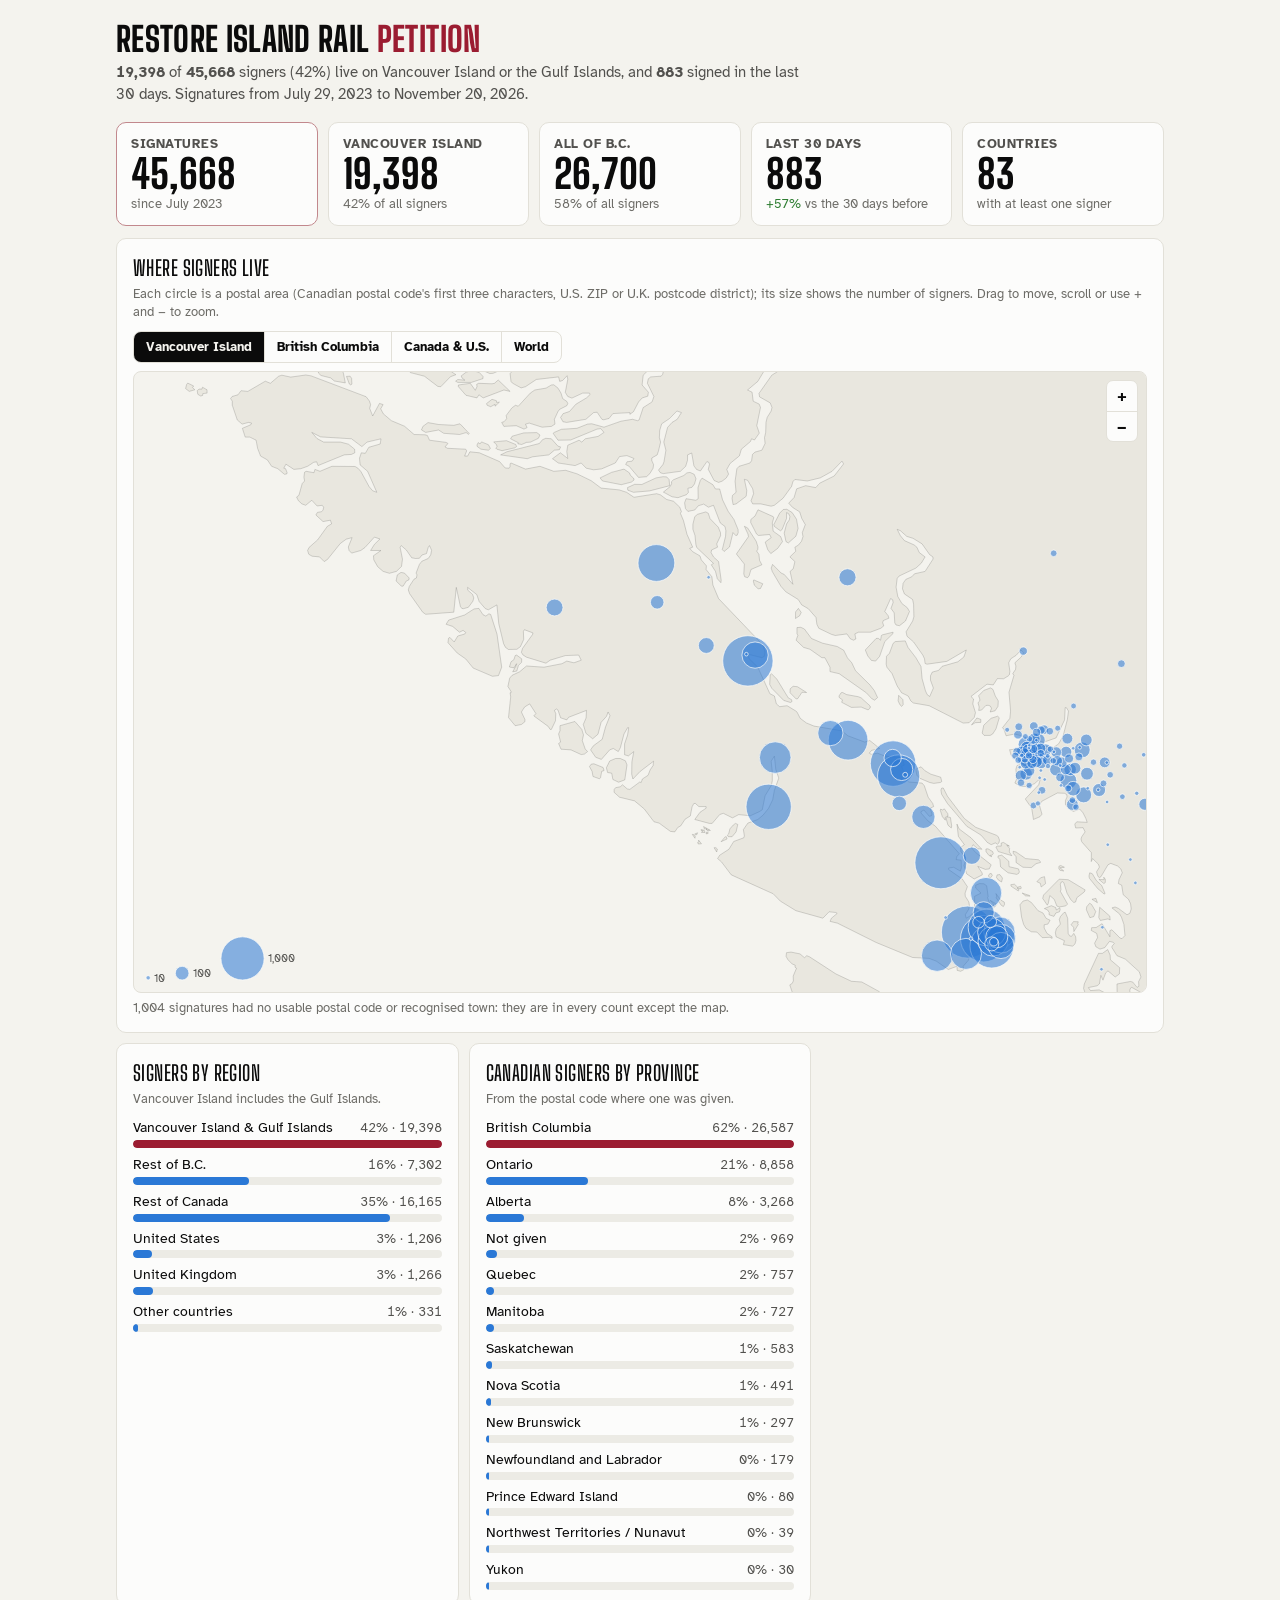
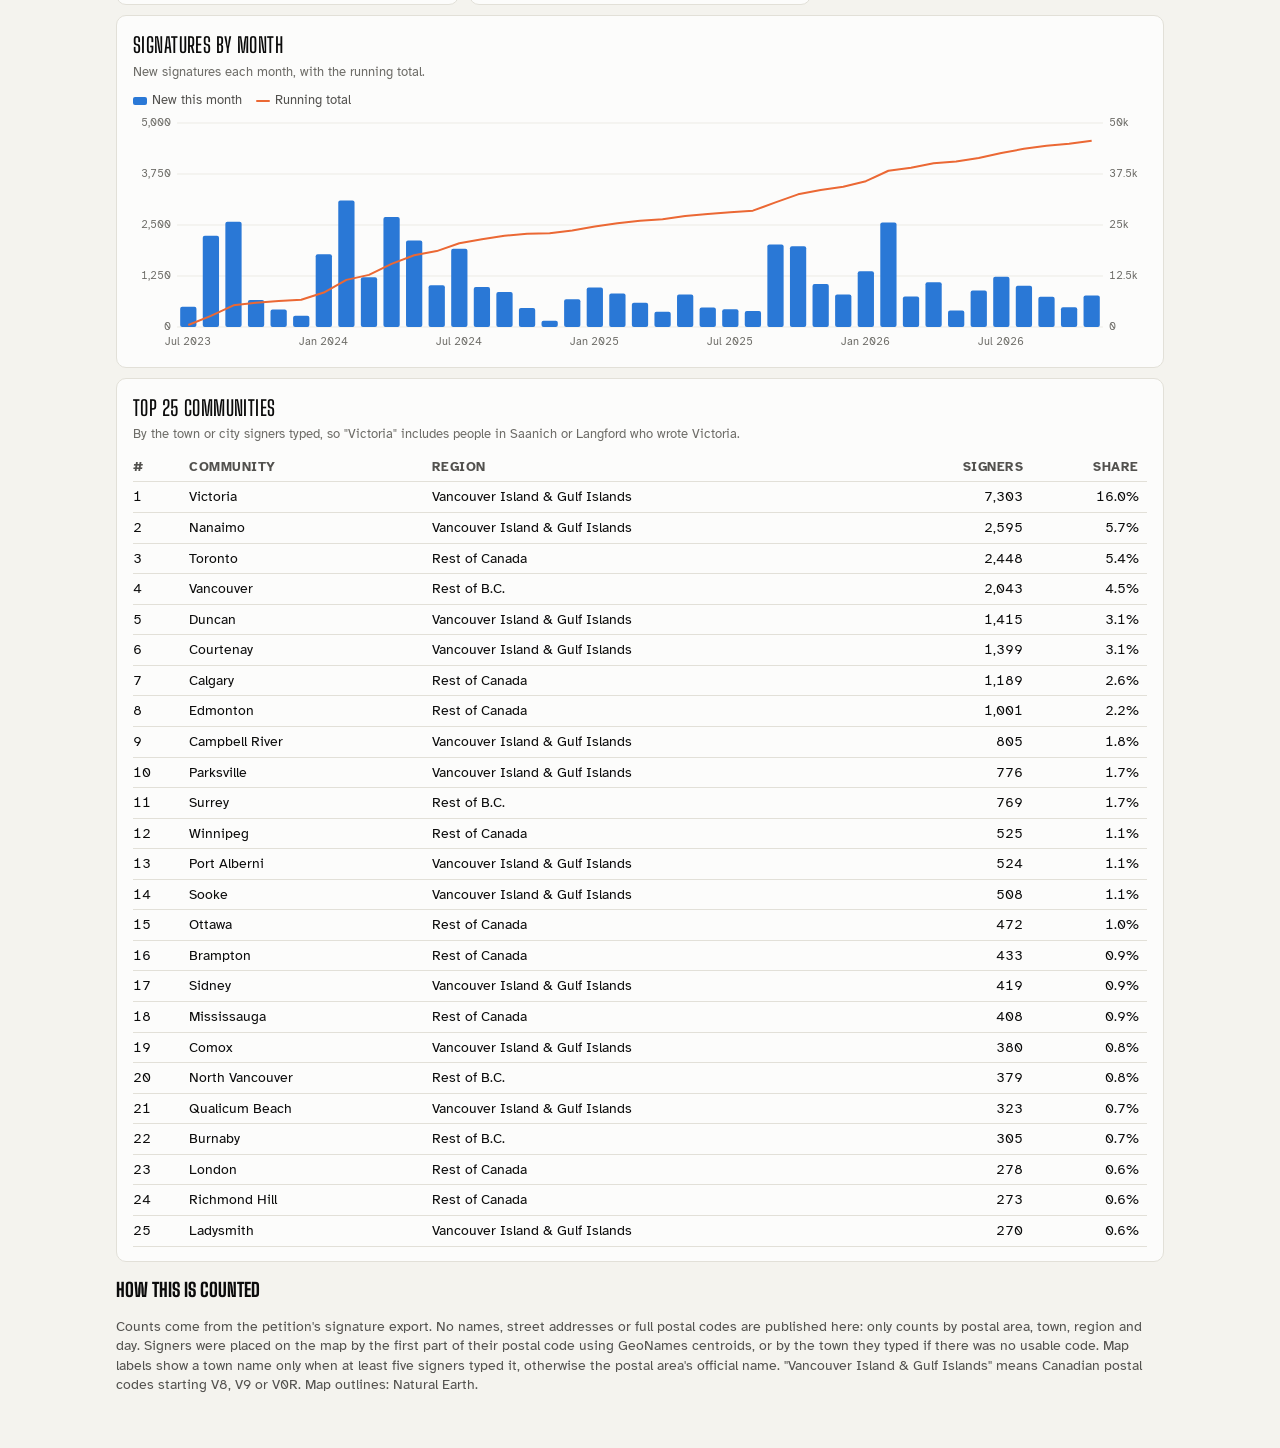
==== petition/index.html @ 74a90774 "Add petition signer statistics page at /petition/ Counts by region, province, community and month, p" ====
<!doctype html>
<html lang="en">
<head>
<meta charset="utf-8">
<meta name="viewport" content="width=device-width, initial-scale=1">
<title>Restore Island Rail petition: who signed, and from where</title>
<meta name="description" content="Where signers of the Restore Island Rail petition live: counts by region, province, community and month, with a map. No names are published.">
<link rel="icon" href="../favicon.svg" type="image/svg+xml">
<link rel="stylesheet" href="../fonts/fonts.css">
<style>
:root{--bg:#f4f3ee;--panel:#fcfcfb;--ink:#0b0b0b;--ink2:#52514e;--muted:#6d6c67;--line:#e2e0d8;--grid:#ecebe5;--accent:#9b1c31;--land:#e9e7df;--water:#f4f3ee;
  --s1:#2a78d6;--s2:#eb6834;--track:#ecebe5;--display:'Big Shoulders Display',Impact,sans-serif;--body:'Atkinson Hyperlegible',system-ui,sans-serif}
@media (prefers-color-scheme:dark){:root:not([data-theme="light"]){--bg:#121211;--panel:#1a1a19;--ink:#f0efec;--ink2:#c3c2b7;--muted:#9c9b93;--line:#2e2e2b;--grid:#262624;--accent:#ee7586;--s1:#3987e5;--s2:#d95926;--track:#2a2a27;--land:#262624;--water:#121211}}
:root[data-theme="dark"]{--bg:#121211;--panel:#1a1a19;--ink:#f0efec;--ink2:#c3c2b7;--muted:#9c9b93;--line:#2e2e2b;--grid:#262624;--accent:#ee7586;--s1:#3987e5;--s2:#d95926;--track:#2a2a27;--land:#262624;--water:#121211}
*{box-sizing:border-box}
body{margin:0;background:var(--bg);color:var(--ink);font:15px/1.45 var(--body)}
html.embed body{background:transparent}
.wrap{max-width:1080px;margin:0 auto;padding:22px 16px 40px}
html.embed .wrap{padding:8px 4px 16px}
header{margin-bottom:16px}
h1{font-family:var(--display);font-weight:800;font-size:34px;line-height:1;margin:0;text-transform:uppercase;letter-spacing:.01em}
h1 span{color:var(--accent)}
.sub{color:var(--ink2);margin:6px 0 0;font-size:15px;max-width:70ch}
.sub b{font-variant-numeric:tabular-nums}
.tiles{display:grid;grid-template-columns:repeat(auto-fit,minmax(170px,1fr));gap:10px;margin-bottom:12px}
.tile{background:var(--panel);border:1px solid var(--line);border-radius:10px;padding:12px 14px}
.tile .k{font-size:12.5px;color:var(--ink2);font-weight:700;text-transform:uppercase;letter-spacing:.04em}
.tile .v{font-family:var(--display);font-weight:800;font-size:40px;line-height:1.05;font-variant-numeric:tabular-nums}
.tile .n{font-size:12.5px;color:var(--muted)}
.tile.hero{border-color:color-mix(in srgb,var(--accent) 45%,var(--line))}
.up{color:#2e7d32}.down{color:var(--accent)}
.grid{display:grid;grid-template-columns:repeat(auto-fit,minmax(320px,1fr));gap:10px}
.card{background:var(--panel);border:1px solid var(--line);border-radius:10px;padding:14px 16px;min-width:0}
.card.wide{grid-column:1/-1}
.card h2{font-family:var(--display);font-weight:600;font-size:21px;margin:0;text-transform:uppercase;letter-spacing:.02em}
.card .cap{color:var(--muted);font-size:12.5px;margin:2px 0 10px}
.views{display:inline-flex;flex-wrap:wrap;border:1px solid var(--line);border-radius:8px;overflow:hidden;background:var(--panel);margin-bottom:8px}
.views button{font:600 13px var(--body);border:0;background:none;color:var(--ink);padding:7px 12px;cursor:pointer}
.views button+button{border-left:1px solid var(--line)}
.views button[aria-pressed="true"]{background:var(--ink);color:var(--bg)}
.map{position:relative;border:1px solid var(--line);border-radius:8px;overflow:hidden;background:var(--water)}
.map svg{display:block;width:100%;height:auto;touch-action:none;cursor:grab;user-select:none}
.map svg.drag{cursor:grabbing}
.map .land{fill:var(--land);stroke:var(--muted);stroke-width:.5;vector-effect:non-scaling-stroke;stroke-opacity:.55}
.map .dot{fill:var(--s1);fill-opacity:.55;stroke:var(--panel);stroke-width:.7;vector-effect:non-scaling-stroke}
.map .dot:hover{fill-opacity:.9}
.map .lg{fill:var(--ink2);font-size:11px}
.zoom{position:absolute;right:8px;top:8px;display:flex;flex-direction:column;border:1px solid var(--line);border-radius:7px;overflow:hidden;background:var(--panel)}
.zoom button{font:700 16px var(--body);width:30px;height:30px;border:0;background:none;color:var(--ink);cursor:pointer}
.zoom button+button{border-top:1px solid var(--line)}
.chart{position:relative}
.chart svg{display:block;width:100%;height:auto;overflow:visible}
.chart .gl{stroke:var(--grid)}
.chart .ax{fill:var(--muted);font-size:11px;font-variant-numeric:tabular-nums}
.legend{display:flex;gap:14px;font-size:12.5px;color:var(--ink2);margin-bottom:4px}
.legend i{display:inline-block;width:14px;height:8px;vertical-align:middle;margin-right:5px;border-radius:2px}
.tip{position:absolute;pointer-events:none;background:var(--panel);border:1px solid var(--line);border-radius:7px;padding:6px 9px;font-size:12.5px;box-shadow:0 6px 18px rgba(0,0,0,.14);white-space:nowrap;z-index:2}
.tip b{font-variant-numeric:tabular-nums}.tip .m{color:var(--muted)}
.bars{display:grid;gap:7px}
.bar{display:grid;grid-template-columns:minmax(0,1fr) auto;gap:2px 10px;font-size:13.5px;align-items:baseline}
.bar .lbl{overflow:hidden;text-overflow:ellipsis;white-space:nowrap}
.bar .num{font-variant-numeric:tabular-nums;color:var(--ink2);font-size:13px}
.bar .tr{grid-column:1/-1;height:8px;background:var(--track);border-radius:4px;overflow:hidden}
.bar .fill{height:100%;background:var(--s1);border-radius:4px;min-width:2px}
.bar.hl .fill{background:var(--accent)}
table.tbl{width:100%;border-collapse:collapse;font-size:13.5px;font-variant-numeric:tabular-nums}
table.tbl th,table.tbl td{padding:5px 8px 5px 0;border-bottom:1px solid var(--line);text-align:left}
table.tbl th{color:var(--ink2);font-size:12.5px;text-transform:uppercase;letter-spacing:.04em}
table.tbl .r{text-align:right}
.note{color:var(--muted);font-size:12.5px;margin:6px 0 0}
.about{margin-top:14px;color:var(--ink2);font-size:13.5px}
.about h2{font-family:var(--display);font-size:19px;text-transform:uppercase;margin:0 0 4px;color:var(--ink)}
.status{color:var(--muted);font-size:13px;margin:8px 0}
@media (max-width:600px){h1{font-size:28px}.tile .v{font-size:34px}}
</style>
</head>
<body>
<div class="wrap">
<header>
  <h1>Restore Island Rail <span>petition</span></h1>
  <p class="sub" id="lede">Loading…</p>
</header>
<section class="tiles" id="tiles" aria-label="Summary"></section>
<div class="grid">
  <section class="card wide" id="map-card"><h2>Where signers live</h2>
    <p class="cap">Each circle is a postal area (Canadian postal code's first three characters, U.S. ZIP or U.K. postcode district); its size shows the number of signers. Drag to move, scroll or use + and − to zoom.</p>
    <div class="views" role="group" aria-label="Map view">
      <button type="button" data-v="island" aria-pressed="true">Vancouver Island</button><button type="button" data-v="bc" aria-pressed="false">British Columbia</button><button type="button" data-v="na" aria-pressed="false">Canada &amp; U.S.</button><button type="button" data-v="world" aria-pressed="false">World</button>
    </div>
    <div class="map" id="map"><div class="zoom"><button type="button" id="zin" aria-label="Zoom in">+</button><button type="button" id="zout" aria-label="Zoom out">−</button></div></div>
    <p class="note" id="unlocated"></p></section>
  <section class="card"><h2>Signers by region</h2><p class="cap">Vancouver Island includes the Gulf Islands.</p><div class="bars" id="b-region"></div></section>
  <section class="card"><h2>Canadian signers by province</h2><p class="cap">From the postal code where one was given.</p><div class="bars" id="b-prov"></div></section>
  <section class="card wide"><h2>Signatures by month</h2><p class="cap">New signatures each month, with the running total.</p>
    <div class="legend"><span><i style="background:var(--s1)"></i>New this month</span><span><i style="background:var(--s2);height:2px"></i>Running total</span></div>
    <div class="chart" id="c-month"></div></section>
  <section class="card wide"><h2>Top 25 communities</h2><p class="cap">By the town or city signers typed, so "Victoria" includes people in Saanich or Langford who wrote Victoria.</p>
    <div style="overflow-x:auto"><table class="tbl" id="t-comm"></table></div></section>
</div>
<section class="about"><h2>How this is counted</h2>
<p>Counts come from the petition's signature export. No names, street addresses or full postal codes are published here: only counts by postal area, town, region and day. Signers were placed on the map by the first part of their postal code using GeoNames centroids, or by the town they typed if there was no usable code. Map labels show a town name only when at least five signers typed it, otherwise the postal area's official name. "Vancouver Island &amp; Gulf Islands" means Canadian postal codes starting V8, V9 or V0R. Map outlines: Natural Earth.</p></section>
</div>
<div class="tip" id="tip" hidden></div>
<script>
const $=id=>document.getElementById(id);
const NS='http://www.w3.org/2000/svg';
const el=(t,a,p)=>{const e=document.createElementNS(NS,t);for(const k in a)e.setAttribute(k,a[k]);if(p)p.appendChild(e);return e;};
const fmt=n=>Math.round(n).toLocaleString('en-CA');
const pc=(n,d,dp=0)=>d?(n/d*100).toFixed(dp)+'%':'–';
const esc=s=>String(s).replace(/[&<>"]/g,c=>({'&':'&amp;','<':'&lt;','>':'&gt;','"':'&quot;'}[c]));
const dlong=d=>new Date(d+'T12:00:00Z').toLocaleDateString('en-CA',{month:'long',day:'numeric',year:'numeric',timeZone:'UTC'});
const mlong=m=>new Date(m+'-15T12:00:00Z').toLocaleDateString('en-CA',{month:'long',year:'numeric',timeZone:'UTC'});
const mshort=m=>new Date(m+'-15T12:00:00Z').toLocaleDateString('en-CA',{month:'short',year:'numeric',timeZone:'UTC'});
function niceMax(v){if(v<=4)return 4;const p=Math.pow(10,Math.floor(Math.log10(v))),m=v/p;return (m<=2?2:m<=5?5:10)*p;}
const REGIONS=['Vancouver Island & Gulf Islands','Rest of B.C.','Rest of Canada','United States','United Kingdom','Other countries'];
const params=new URLSearchParams(location.search);
if(params.has('embed')||window.self!==window.top)document.documentElement.classList.add('embed');
if(params.get('theme'))document.documentElement.dataset.theme=params.get('theme');
const tip=$('tip');
function showTip(e,html){tip.innerHTML=html;tip.hidden=false;const w=tip.offsetWidth,h=tip.offsetHeight;let x=e.pageX+14,y=e.pageY-h-10;if(x+w>document.documentElement.clientWidth-8)x=e.pageX-w-14;if(y<window.scrollY+4)y=e.pageY+16;tip.style.left=x+'px';tip.style.top=y+'px';}
const hideTip=()=>{tip.hidden=true;};
let D=null;

/* ---------- summary ---------- */
function summary(){
  const R=D.regions,sum=f=>R.filter(f).reduce((a,r)=>a+r[4],0);
  const total=sum(()=>true),island=sum(r=>r[0]===REGIONS[0]),bc=sum(r=>r[0]===REGIONS[0]||r[0]===REGIONS[1]);
  const countries=new Set(R.map(r=>r[2])).size,unloc=sum(r=>r[3]==='Not located');
  const end=new Date(D.to+'T00:00:00Z'),ago=d=>Math.round((end-new Date(d+'T00:00:00Z'))/864e5);
  const l30=D.daily.filter(d=>ago(d[0])<30).reduce((a,d)=>a+d[1],0),p30=D.daily.filter(d=>ago(d[0])>=30&&ago(d[0])<60).reduce((a,d)=>a+d[1],0);
  const ch=p30?l30/p30-1:null;
  $('lede').innerHTML=`<b>${fmt(island)}</b> of <b>${fmt(total)}</b> signers (${pc(island,total)}) live on Vancouver Island or the Gulf Islands, and <b>${fmt(l30)}</b> signed in the last 30 days. Signatures from ${dlong(D.from)} to ${dlong(D.to)}.`;
  const tile=(k,v,n,hero)=>`<div class="tile${hero?' hero':''}"><div class="k">${k}</div><div class="v">${v}</div><div class="n">${n}</div></div>`;
  $('tiles').innerHTML=tile('Signatures',fmt(total),'since July 2023',true)
    +tile('Vancouver Island',fmt(island),`${pc(island,total)} of all signers`)
    +tile('All of B.C.',fmt(bc),`${pc(bc,total)} of all signers`)
    +tile('Last 30 days',fmt(l30),ch==null?'':`<span class="${ch>=0?'up':'down'}">${ch>=0?'+':'−'}${Math.abs(Math.round(ch*100))}%</span> vs the 30 days before`)
    +tile('Countries',fmt(countries),'with at least one signer');
  $('unlocated').textContent=`${fmt(unloc)} signatures had no usable postal code or recognised town: they are in every count except the map.`;
  return total;}

/* ---------- bars ---------- */
function bars(box,items,total,hl){box.innerHTML='';const max=Math.max(...items.map(x=>x[1]),1);
  for(const [name,v] of items){const r=document.createElement('div');r.className='bar'+(name===hl?' hl':'');
    r.innerHTML=`<span class="lbl" title="${esc(name)}">${esc(name)}</span><span class="num">${pc(v,total)} · ${fmt(v)}</span><div class="tr"><div class="fill" style="width:${Math.max(1,v/max*100)}%"></div></div>`;box.appendChild(r);}}
function regionBars(total){
  bars($('b-region'),REGIONS.map(g=>[g,D.regions.filter(r=>r[0]===g).reduce((a,r)=>a+r[4],0)]),total,REGIONS[0]);
  const p={};D.regions.filter(r=>r[2]==='Canada').forEach(r=>{p[r[1]||'Not given']=(p[r[1]||'Not given']||0)+r[4];});
  const ca=Object.values(p).reduce((a,b)=>a+b,0);
  bars($('b-prov'),Object.entries(p).sort((a,b)=>b[1]-a[1]),ca,'British Columbia');}

/* ---------- monthly chart ---------- */
function monthly(){const box=$('c-month');box.innerHTML='';
  const m={};D.daily.forEach(([d,n])=>{m[d.slice(0,7)]=(m[d.slice(0,7)]||0)+n;});
  const months=Object.keys(m).sort();let run=0;const rows=months.map(k=>({k,n:m[k],c:(run+=m[k])}));
  const W=Math.max(320,box.clientWidth||900),H=240,L=44,R=44,T=10,B=26,iw=W-L-R,ih=H-T-B;
  const svg=el('svg',{viewBox:`0 0 ${W} ${H}`,role:'img','aria-label':'New petition signatures by month since July 2023, with the running total'},box);
  const mx=niceMax(Math.max(...rows.map(r=>r.n))),cx=niceMax(run);
  for(let i=0;i<=4;i++){const y=T+ih-ih*i/4;el('line',{x1:L,x2:W-R,y1:y,y2:y,class:'gl'},svg);
    el('text',{x:L-6,y:y+3.5,'text-anchor':'end',class:'ax'},svg).textContent=fmt(mx*i/4);
    el('text',{x:W-R+6,y:y+3.5,class:'ax'},svg).textContent=cx*i/4>=1000?(cx*i/4/1000)+'k':fmt(cx*i/4);}
  const n=rows.length,step=iw/n,xc=i=>L+step*(i+.5),bw=Math.max(2,step*.72);
  const jan=rows.map((r,i)=>[r,i]).filter(([r])=>/-(01|07)$/.test(r.k));const every=Math.ceil(jan.length/Math.max(2,Math.floor(iw/70)));
  jan.forEach(([r,i],j)=>{if(j%every)return;el('text',{x:xc(i),y:H-8,'text-anchor':'middle',class:'ax'},svg).textContent=mshort(r.k);});
  rows.forEach((r,i)=>{const h=Math.max(1,ih*r.n/mx);el('rect',{x:xc(i)-bw/2,y:T+ih-h,width:bw,height:h,rx:2,fill:'var(--s1)'},svg);});
  el('polyline',{points:rows.map((r,i)=>`${xc(i)},${T+ih-ih*r.c/cx}`).join(' '),fill:'none',stroke:'var(--s2)','stroke-width':2,'stroke-linejoin':'round'},svg);
  const cross=el('line',{y1:T,y2:T+ih,stroke:'var(--muted)','stroke-dasharray':'3 3',visibility:'hidden'},svg);
  const hit=el('rect',{x:L,y:T,width:iw,height:ih,fill:'transparent'},svg);
  hit.addEventListener('pointermove',e=>{const r=svg.getBoundingClientRect(),x=(e.clientX-r.left)*W/r.width,i=Math.max(0,Math.min(n-1,Math.floor((x-L)/step))),d=rows[i];
    cross.setAttribute('x1',xc(i));cross.setAttribute('x2',xc(i));cross.setAttribute('visibility','visible');
    showTip(e,`<div><b>${mlong(d.k)}</b></div><div>${fmt(d.n)} new signatures</div><div class="m">${fmt(d.c)} in total so far</div>`);});
  hit.addEventListener('pointerleave',()=>{cross.setAttribute('visibility','hidden');hideTip();});}

/* ---------- communities ---------- */
function communities(total){const rows=D.communities.slice().sort((a,b)=>b[2]-a[2]).slice(0,25);
  $('t-comm').innerHTML='<tr><th>#</th><th>Community</th><th>Region</th><th class="r">Signers</th><th class="r">Share</th></tr>'
    +rows.map((r,i)=>`<tr><td>${i+1}</td><td>${esc(r[0])}</td><td>${esc(r[1])}</td><td class="r">${fmt(r[2])}</td><td class="r">${pc(r[2],total,1)}</td></tr>`).join('');}

/* ---------- map ---------- */
const VIEWS={island:{box:[-128.4,48.25,-123.0,50.85],rMax:26,label:'Vancouver Island'},bc:{box:[-136,48.2,-114,59.5],rMax:22,label:'British Columbia'},
  na:{box:[-135,25,-55,60],rMax:18,label:'Canada and the United States'},world:{box:[-170,-50,180,72],rMax:14,label:'the world'}};
let VIEW='island',VB=null,MAP=null;
const merc=([lon,lat])=>{const l=Math.max(-85,Math.min(85,lat))*Math.PI/180;return [lon*Math.PI/180,-Math.log(Math.tan(Math.PI/4+l/2))];};
function ringPath(ring,P){let s='';for(let i=0;i<ring.length;i++){const p=P(ring[i]);s+=(i?'L':'M')+p[0].toFixed(1)+','+p[1].toFixed(1);}return s+'Z';}
function geomPath(g,P){if(!g)return'';const polys=g.type==='Polygon'?[g.coordinates]:g.type==='MultiPolygon'?g.coordinates:[];return polys.map(poly=>poly.map(r=>ringPath(r,P)).join('')).join('');}
function drawMap(){const box=$('map');box.querySelector('svg')?.remove();
  const v=VIEWS[VIEW],W=Math.max(300,box.clientWidth||900),H=Math.round(Math.min(620,Math.max(320,W*(VIEW==='world'?.55:.72))));
  const [x0,y1]=merc([v.box[0],v.box[1]]),[x1,y0]=merc([v.box[2],v.box[3]]);
  const k=Math.min((W-16)/(x1-x0),(H-16)/(y1-y0)),ox=(W-(x1-x0)*k)/2-x0*k,oy=(H-(y1-y0)*k)/2-y0*k;
  const P=ll=>{const m=merc(ll);return [m[0]*k+ox,m[1]*k+oy];};
  const svg=el('svg',{viewBox:`0 0 ${W} ${H}`,role:'img','aria-label':`Map of petition signers across ${v.label}; circle size shows the number of signers in each postal area`});
  box.prepend(svg);const g=el('g',{},svg);
  const B=D.basemap,layers=VIEW==='island'?[B.coast]:VIEW==='world'?[B.world]:[B.world,B.admin1];
  layers.forEach(fc=>fc.features.forEach(f=>{const d=geomPath(f.geometry,P);if(d)el('path',{d,class:'land'},g);}));
  // merge rows that share a point; keep only points near the view
  const pts=new Map();for(const p of D.places){if(p[4]==null)continue;const key=p[4]+','+p[5];const q=pts.get(key);
    if(q){q.n+=p[7];if(p[7]>q.top){q.top=p[7];q.name=p[0];}}else pts.set(key,{ll:[p[5],p[4]],n:p[7],top:p[7],name:p[0],prov:p[2],country:p[3],level:p[6]});}
  const vmax=Math.max(...[...pts.values()].map(p=>p.n));const rr=n=>Math.max(1.8,Math.sqrt(n/vmax)*v.rMax);
  const list=[...pts.values()].map(p=>{const [x,y]=P(p.ll);return {...p,x,y};}).filter(p=>p.x>-50&&p.x<W+50&&p.y>-50&&p.y<H+50).sort((a,b)=>b.n-a.n);
  const dots=el('g',{},g);
  for(const p of list){const c=el('circle',{cx:p.x.toFixed(1),cy:p.y.toFixed(1),r:rr(p.n),class:'dot'},dots);c._p=p;}
  dots.addEventListener('pointermove',e=>{const p=e.target._p;if(!p)return hideTip();
    showTip(e,`<div><b>${esc(p.name)}</b></div><div>${fmt(p.n)} signer${p.n===1?'':'s'}</div><div class="m">${esc([p.prov,p.country].filter(Boolean).join(', '))} · ${esc(p.level)}</div>`);});
  dots.addEventListener('pointerleave',hideTip);
  // legend
  const lg=el('g',{transform:`translate(12,${H-12})`},svg);let lx=0;
  for(const n of [10,100,1000]){if(n>vmax)continue;const r=rr(n);el('circle',{cx:lx+r,cy:-r,r,class:'dot'},lg);const t=el('text',{x:lx+2*r+4,y:-r+4,class:'lg'},lg);t.textContent=fmt(n);lx+=2*r+14+(t.getComputedTextLength()||28);}
  MAP={svg,g,dots,W,H,rr,k:1,tx:0,ty:0,lg};applyZoom();}
function applyZoom(){const m=MAP;m.g.setAttribute('transform',`translate(${m.tx},${m.ty}) scale(${m.k})`);
  for(const c of m.dots.children)c.setAttribute('r',m.rr(c._p.n)/Math.sqrt(m.k));}
function zoomAt(f,cx,cy){const m=MAP,k=Math.max(1,Math.min(24,m.k*f));f=k/m.k;m.tx=cx-(cx-m.tx)*f;m.ty=cy-(cy-m.ty)*f;m.k=k;clampPan();applyZoom();}
function clampPan(){const m=MAP;m.tx=Math.min(0,Math.max(m.W-m.W*m.k,m.tx));m.ty=Math.min(0,Math.max(m.H-m.H*m.k,m.ty));}
function svgPt(e){const r=MAP.svg.getBoundingClientRect();return [(e.clientX-r.left)*MAP.W/r.width,(e.clientY-r.top)*MAP.H/r.height];}
(function(){const box=$('map');let drag=null;const ptrs=new Map();
  box.addEventListener('wheel',e=>{if(!MAP||!e.target.closest('svg'))return;e.preventDefault();const [x,y]=svgPt(e);zoomAt(Math.exp(-e.deltaY*0.002),x,y);},{passive:false});
  box.addEventListener('pointerdown',e=>{if(!MAP||!e.target.closest('svg'))return;ptrs.set(e.pointerId,svgPt(e));MAP.svg.setPointerCapture(e.pointerId);
    if(ptrs.size===1)drag={p:svgPt(e),tx:MAP.tx,ty:MAP.ty};MAP.svg.classList.add('drag');});
  box.addEventListener('pointermove',e=>{if(!MAP||!ptrs.has(e.pointerId))return;const prev=[...ptrs.values()];ptrs.set(e.pointerId,svgPt(e));
    if(ptrs.size===2){const [a,b]=[...ptrs.values()],[pa,pb]=prev,d0=Math.hypot(pa[0]-pb[0],pa[1]-pb[1]),d1=Math.hypot(a[0]-b[0],a[1]-b[1]);if(d0>0)zoomAt(d1/d0,(a[0]+b[0])/2,(a[1]+b[1])/2);drag=null;return;}
    if(drag){const p=svgPt(e);MAP.tx=drag.tx+p[0]-drag.p[0];MAP.ty=drag.ty+p[1]-drag.p[1];clampPan();applyZoom();hideTip();}});
  const up=e=>{ptrs.delete(e.pointerId);if(!ptrs.size){drag=null;MAP&&MAP.svg.classList.remove('drag');}};
  box.addEventListener('pointerup',up);box.addEventListener('pointercancel',up);
  $('zin').onclick=()=>MAP&&zoomAt(1.6,MAP.W/2,MAP.H/2);$('zout').onclick=()=>MAP&&zoomAt(1/1.6,MAP.W/2,MAP.H/2);
  document.querySelectorAll('.views button').forEach(b=>b.onclick=()=>{VIEW=b.dataset.v;document.querySelectorAll('.views button').forEach(x=>x.setAttribute('aria-pressed',String(x===b)));drawMap();postHeight();});})();

/* ---------- embedding: tell the parent page our height ---------- */
function postHeight(){if(window.parent!==window)window.parent.postMessage({type:'rir-petition-height',height:document.documentElement.scrollHeight},'*');}
if(window.ResizeObserver)new ResizeObserver(postHeight).observe(document.body);

function render(){const total=summary();regionBars(total);monthly();communities(total);drawMap();postHeight();}
let rz,lastW=0;window.addEventListener('resize',()=>{clearTimeout(rz);rz=setTimeout(()=>{if(D&&window.innerWidth!==lastW){lastW=window.innerWidth;monthly();drawMap();}},200);});
fetch('data.json').then(r=>{if(!r.ok)throw new Error('HTTP '+r.status);return r.json();}).then(d=>{D=d;lastW=window.innerWidth;render();})
  .catch(e=>{$('lede').textContent='The petition statistics could not be loaded right now ('+e.message+').';});
</script>
</body>
</html>
---- fonts/fonts.css ----
@font-face{font-family:'Big Shoulders Display';font-style:normal;font-weight:600;font-display:swap;src:url(big-shoulders-display-latin-600-normal.woff2) format('woff2');}
@font-face{font-family:'Big Shoulders Display';font-style:normal;font-weight:800;font-display:swap;src:url(big-shoulders-display-latin-800-normal.woff2) format('woff2');}
@font-face{font-family:'Atkinson Hyperlegible';font-style:normal;font-weight:400;font-display:swap;src:url(atkinson-hyperlegible-latin-400-normal.woff2) format('woff2');}
@font-face{font-family:'Atkinson Hyperlegible';font-style:normal;font-weight:700;font-display:swap;src:url(atkinson-hyperlegible-latin-700-normal.woff2) format('woff2');}
@font-face{font-family:'Atkinson Hyperlegible';font-style:italic;font-weight:400;font-display:swap;src:url(atkinson-hyperlegible-latin-400-italic.woff2) format('woff2');}
@font-face{font-family:'IBM Plex Mono';font-style:normal;font-weight:400;font-display:swap;src:url(ibm-plex-mono-latin-400-normal.woff2) format('woff2');}
@font-face{font-family:'IBM Plex Mono';font-style:normal;font-weight:600;font-display:swap;src:url(ibm-plex-mono-latin-600-normal.woff2) format('woff2');}
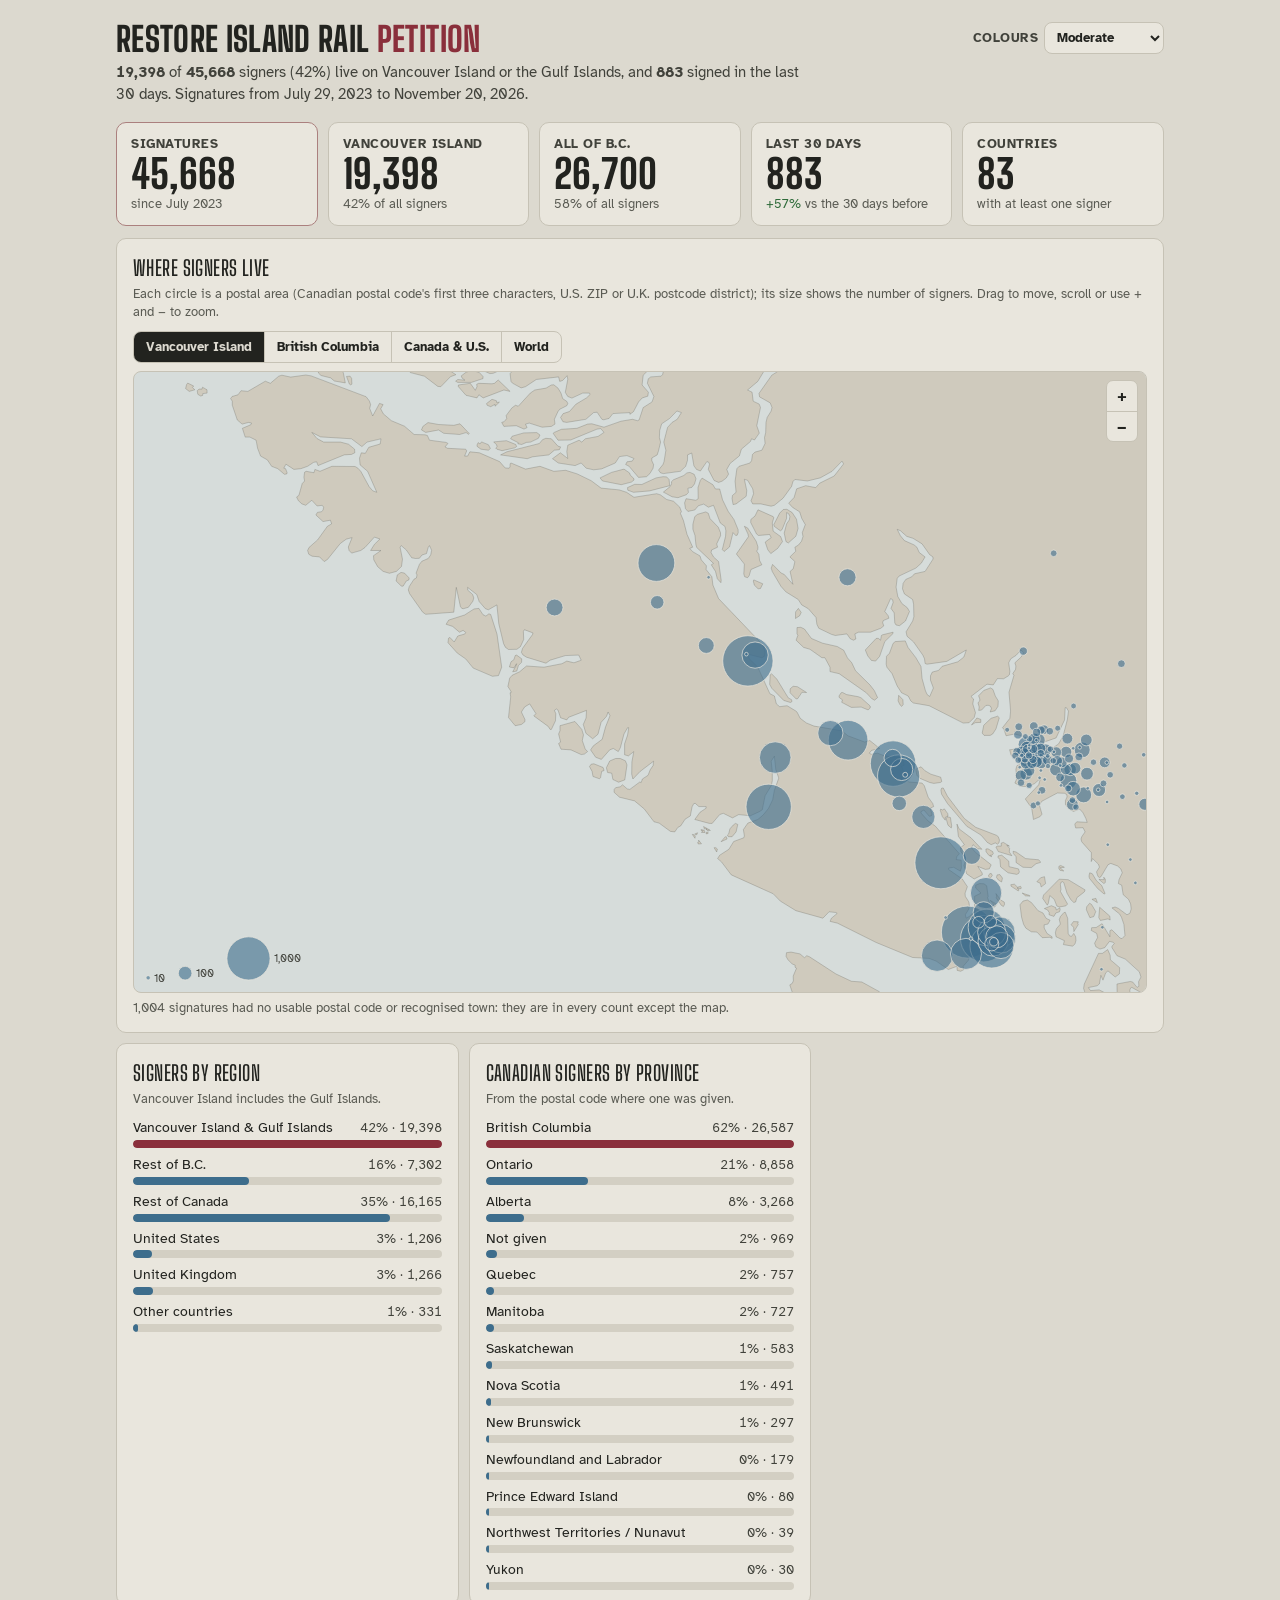
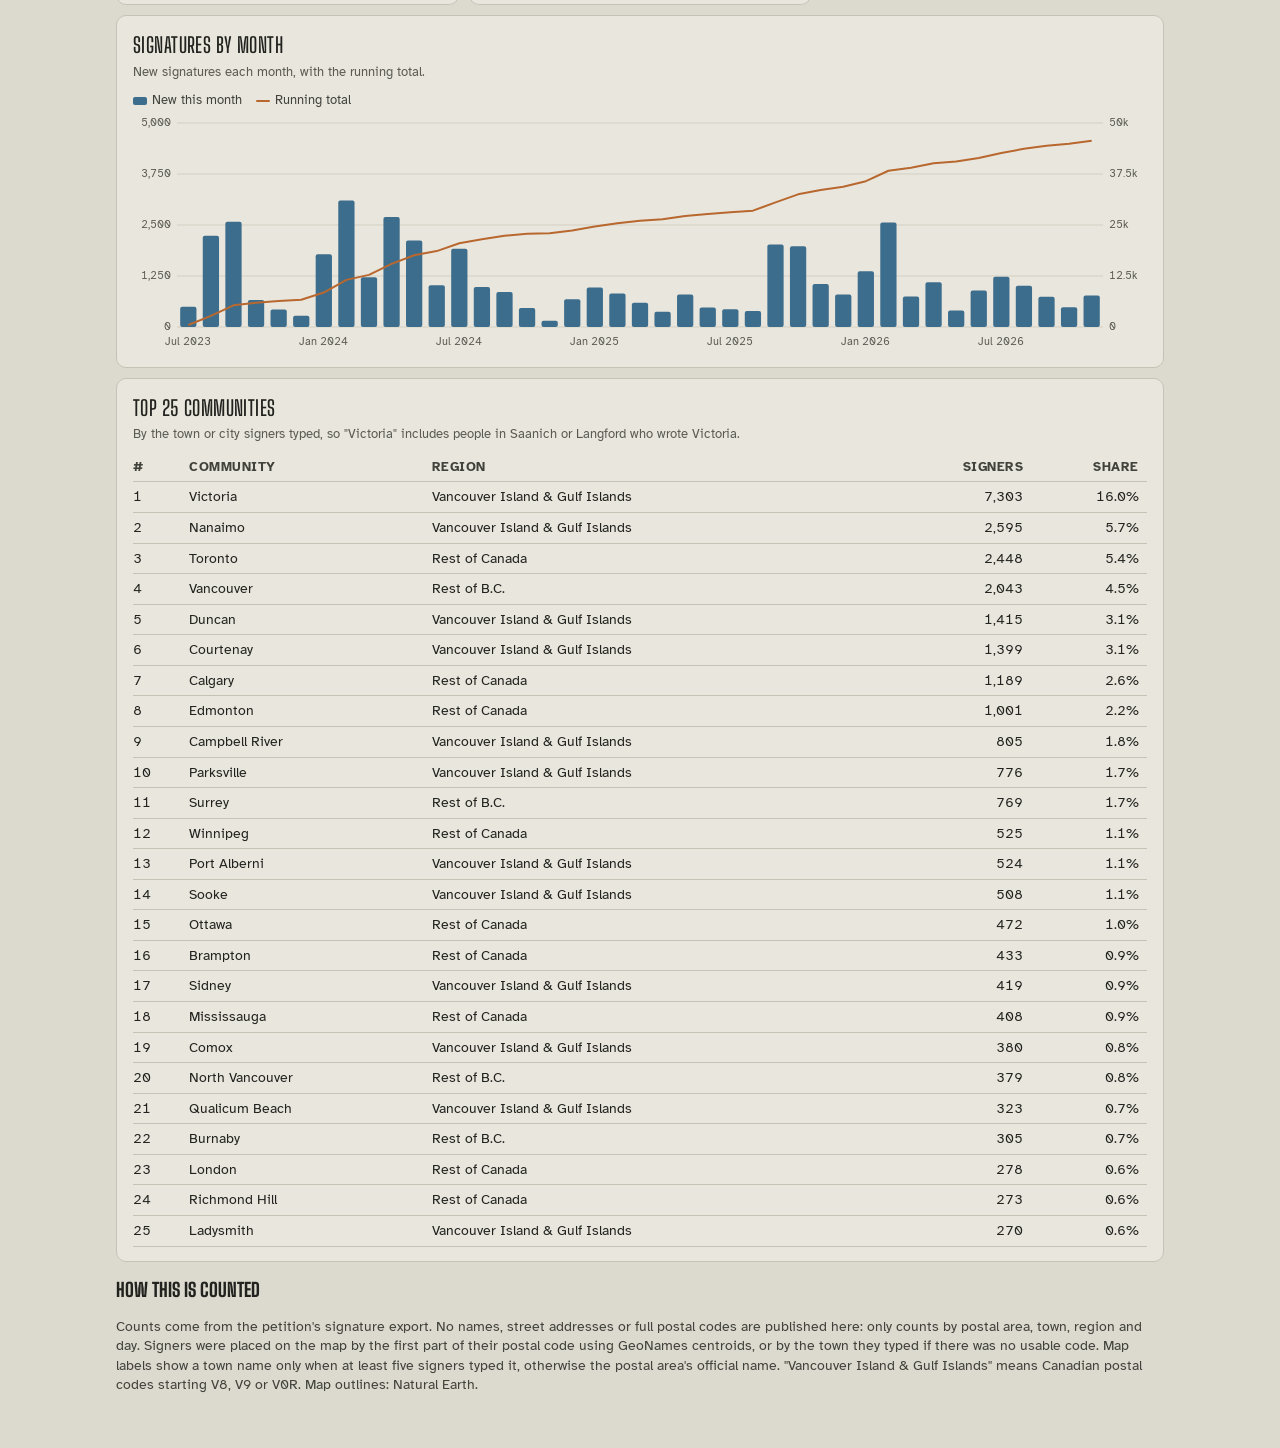
==== commit 8226b1ae: "Petition page: six colour themes, Moderate by default Adds a Colours menu (Moderate, Light, Dark, He" ====
--- a/petition/index.html
+++ b/petition/index.html
@@ -8,16 +8,26 @@
 <link rel="icon" href="../favicon.svg" type="image/svg+xml">
 <link rel="stylesheet" href="../fonts/fonts.css">
 <style>
-:root{--bg:#f4f3ee;--panel:#fcfcfb;--ink:#0b0b0b;--ink2:#52514e;--muted:#6d6c67;--line:#e2e0d8;--grid:#ecebe5;--accent:#9b1c31;--land:#e9e7df;--water:#f4f3ee;
-  --s1:#2a78d6;--s2:#eb6834;--track:#ecebe5;--display:'Big Shoulders Display',Impact,sans-serif;--body:'Atkinson Hyperlegible',system-ui,sans-serif}
-@media (prefers-color-scheme:dark){:root:not([data-theme="light"]){--bg:#121211;--panel:#1a1a19;--ink:#f0efec;--ink2:#c3c2b7;--muted:#9c9b93;--line:#2e2e2b;--grid:#262624;--accent:#ee7586;--s1:#3987e5;--s2:#d95926;--track:#2a2a27;--land:#262624;--water:#121211}}
-:root[data-theme="dark"]{--bg:#121211;--panel:#1a1a19;--ink:#f0efec;--ink2:#c3c2b7;--muted:#9c9b93;--line:#2e2e2b;--grid:#262624;--accent:#ee7586;--s1:#3987e5;--s2:#d95926;--track:#2a2a27;--land:#262624;--water:#121211}
+:root{--display:'Big Shoulders Display',Impact,sans-serif;--body:'Atkinson Hyperlegible',system-ui,sans-serif}
+/* Moderate (default): mid-tone, low glare, muted colours */
+:root,:root[data-theme="moderate"]{--bg:#dcd9cf;--panel:#e9e6dd;--ink:#22231f;--ink2:#41423b;--muted:#5a5b53;--line:#c6c2b5;--grid:#d3cfc3;--accent:#8a2f3b;--land:#cfcabd;--water:#d6dcda;--s1:#3d6d8c;--s2:#b8682f;--track:#d3cfc3;--good:#2f6b3a;--dot:.6}
+:root[data-theme="light"]{--bg:#f4f3ee;--panel:#fcfcfb;--ink:#0b0b0b;--ink2:#52514e;--muted:#6d6c67;--line:#e2e0d8;--grid:#ecebe5;--accent:#9b1c31;--land:#e9e7df;--water:#f4f3ee;--s1:#2a78d6;--s2:#eb6834;--track:#ecebe5;--good:#2e7d32;--dot:.55}
+:root[data-theme="dark"]{--bg:#121211;--panel:#1a1a19;--ink:#f0efec;--ink2:#c3c2b7;--muted:#9c9b93;--line:#2e2e2b;--grid:#262624;--accent:#ee7586;--land:#262624;--water:#121211;--s1:#3987e5;--s2:#d95926;--track:#2a2a27;--good:#7cc58a;--dot:.6}
+/* Heritage: cream paper, railway green and signal red */
+:root[data-theme="heritage"]{--bg:#efe6d2;--panel:#f8f1e1;--ink:#1f2a22;--ink2:#3d4a40;--muted:#5d665c;--line:#dccfb3;--grid:#e6dcc5;--accent:#a3271f;--land:#e4d9bf;--water:#dfe3d6;--s1:#2f5d43;--s2:#b5481f;--track:#e6dcc5;--good:#2f5d43;--dot:.6}
+/* Night: deep blue-grey for screens and evening reading */
+:root[data-theme="night"]{--bg:#18202a;--panel:#202a36;--ink:#e6ebf0;--ink2:#b7c1cc;--muted:#8d98a5;--line:#334050;--grid:#2a3644;--accent:#f08a7e;--land:#2a3644;--water:#18202a;--s1:#6fb0e0;--s2:#e8a35c;--track:#2a3644;--good:#86d19a;--dot:.6}
+/* High contrast: strongest text and colour separation */
+:root[data-theme="contrast"]{--bg:#ffffff;--panel:#ffffff;--ink:#000000;--ink2:#1a1a1a;--muted:#333333;--line:#000000;--grid:#bdbdbd;--accent:#b00020;--land:#e6e6e6;--water:#ffffff;--s1:#0047b3;--s2:#c43c00;--track:#d9d9d9;--good:#00661a;--dot:.75}
 *{box-sizing:border-box}
 body{margin:0;background:var(--bg);color:var(--ink);font:15px/1.45 var(--body)}
 html.embed body{background:transparent}
 .wrap{max-width:1080px;margin:0 auto;padding:22px 16px 40px}
 html.embed .wrap{padding:8px 4px 16px}
-header{margin-bottom:16px}
+header{margin-bottom:16px;display:flex;flex-wrap:wrap;gap:10px 20px;align-items:flex-start;justify-content:space-between}
+header .hd{flex:1 1 420px;min-width:0}
+.themes{display:flex;align-items:center;gap:6px;font-size:12.5px;color:var(--ink2);font-weight:700;text-transform:uppercase;letter-spacing:.04em}
+.themes select{font:600 13px var(--body);color:var(--ink);background:var(--panel);border:1px solid var(--line);border-radius:8px;padding:6px 8px;text-transform:none;letter-spacing:0;cursor:pointer}
 h1{font-family:var(--display);font-weight:800;font-size:34px;line-height:1;margin:0;text-transform:uppercase;letter-spacing:.01em}
 h1 span{color:var(--accent)}
 .sub{color:var(--ink2);margin:6px 0 0;font-size:15px;max-width:70ch}
@@ -28,7 +38,7 @@
 .tile .v{font-family:var(--display);font-weight:800;font-size:40px;line-height:1.05;font-variant-numeric:tabular-nums}
 .tile .n{font-size:12.5px;color:var(--muted)}
 .tile.hero{border-color:color-mix(in srgb,var(--accent) 45%,var(--line))}
-.up{color:#2e7d32}.down{color:var(--accent)}
+.up{color:var(--good)}.down{color:var(--accent)}
 .grid{display:grid;grid-template-columns:repeat(auto-fit,minmax(320px,1fr));gap:10px}
 .card{background:var(--panel);border:1px solid var(--line);border-radius:10px;padding:14px 16px;min-width:0}
 .card.wide{grid-column:1/-1}
@@ -42,7 +52,7 @@
 .map svg{display:block;width:100%;height:auto;touch-action:none;cursor:grab;user-select:none}
 .map svg.drag{cursor:grabbing}
 .map .land{fill:var(--land);stroke:var(--muted);stroke-width:.5;vector-effect:non-scaling-stroke;stroke-opacity:.55}
-.map .dot{fill:var(--s1);fill-opacity:.55;stroke:var(--panel);stroke-width:.7;vector-effect:non-scaling-stroke}
+.map .dot{fill:var(--s1);fill-opacity:var(--dot);stroke:var(--panel);stroke-width:.7;vector-effect:non-scaling-stroke}
 .map .dot:hover{fill-opacity:.9}
 .map .lg{fill:var(--ink2);font-size:11px}
 .zoom{position:absolute;right:8px;top:8px;display:flex;flex-direction:column;border:1px solid var(--line);border-radius:7px;overflow:hidden;background:var(--panel)}
@@ -77,8 +87,13 @@
 <body>
 <div class="wrap">
 <header>
-  <h1>Restore Island Rail <span>petition</span></h1>
-  <p class="sub" id="lede">Loading…</p>
+  <div class="hd"><h1>Restore Island Rail <span>petition</span></h1>
+  <p class="sub" id="lede">Loading…</p></div>
+  <label class="themes">Colours
+    <select id="theme" aria-label="Colour theme">
+      <option value="moderate">Moderate</option><option value="light">Light</option><option value="dark">Dark</option>
+      <option value="heritage">Heritage</option><option value="night">Night</option><option value="contrast">High contrast</option>
+    </select></label>
 </header>
 <section class="tiles" id="tiles" aria-label="Summary"></section>
 <div class="grid">
@@ -115,7 +130,15 @@
 const REGIONS=['Vancouver Island & Gulf Islands','Rest of B.C.','Rest of Canada','United States','United Kingdom','Other countries'];
 const params=new URLSearchParams(location.search);
 if(params.has('embed')||window.self!==window.top)document.documentElement.classList.add('embed');
-if(params.get('theme'))document.documentElement.dataset.theme=params.get('theme');
+const THEMES=['moderate','light','dark','heritage','night','contrast'];
+// ?theme= in the link wins (and isn't remembered); otherwise the visitor's last pick; otherwise Moderate
+let saved=null;try{saved=localStorage.getItem('rir-petition-theme');}catch(e){}
+const urlTheme=params.get('theme');
+function setTheme(t,remember){if(!THEMES.includes(t))t='moderate';document.documentElement.dataset.theme=t;$('theme').value=t;
+  if(remember)try{localStorage.setItem('rir-petition-theme',t);}catch(e){}}
+setTheme(THEMES.includes(urlTheme)?urlTheme:saved,false);
+$('theme').addEventListener('change',e=>{setTheme(e.target.value,true);if(D){monthly();drawMap();}});
+if(params.get('picker')==='off')document.querySelector('.themes').hidden=true;
 const tip=$('tip');
 function showTip(e,html){tip.innerHTML=html;tip.hidden=false;const w=tip.offsetWidth,h=tip.offsetHeight;let x=e.pageX+14,y=e.pageY-h-10;if(x+w>document.documentElement.clientWidth-8)x=e.pageX-w-14;if(y<window.scrollY+4)y=e.pageY+16;tip.style.left=x+'px';tip.style.top=y+'px';}
 const hideTip=()=>{tip.hidden=true;};
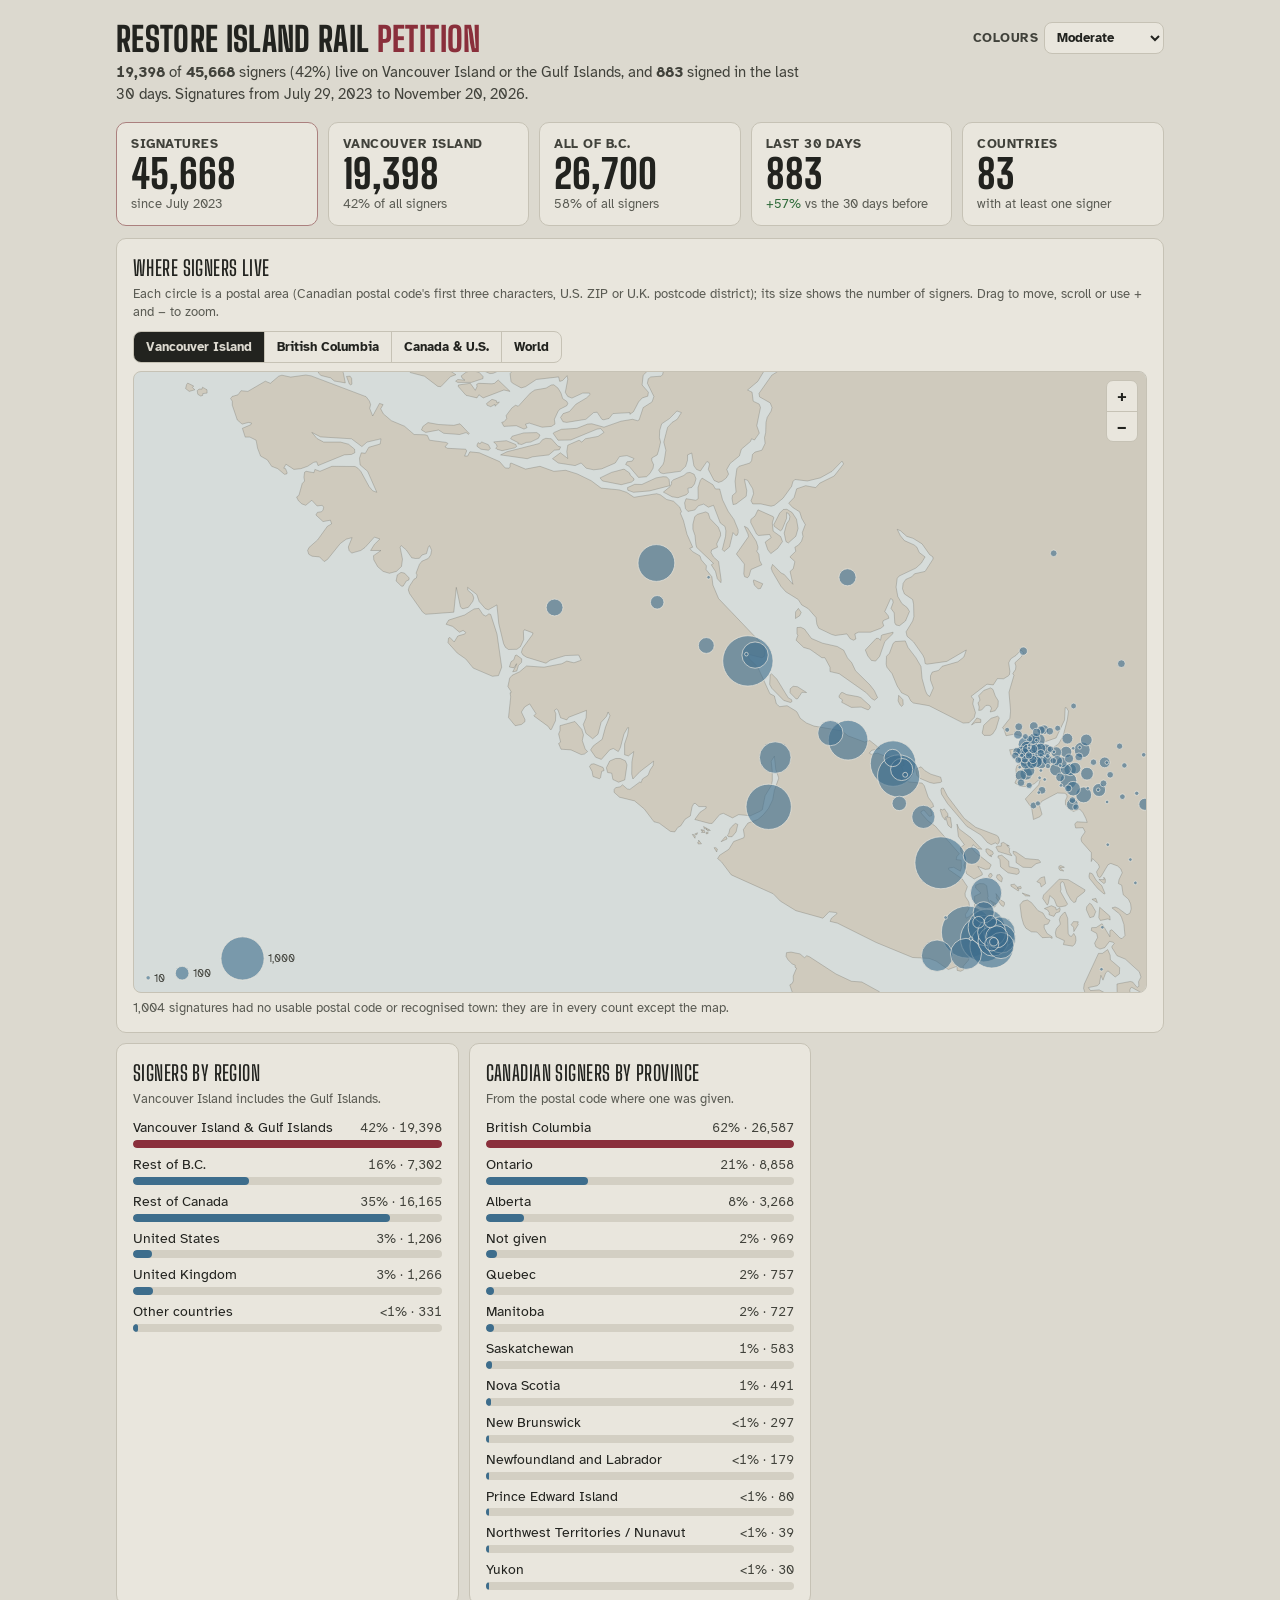
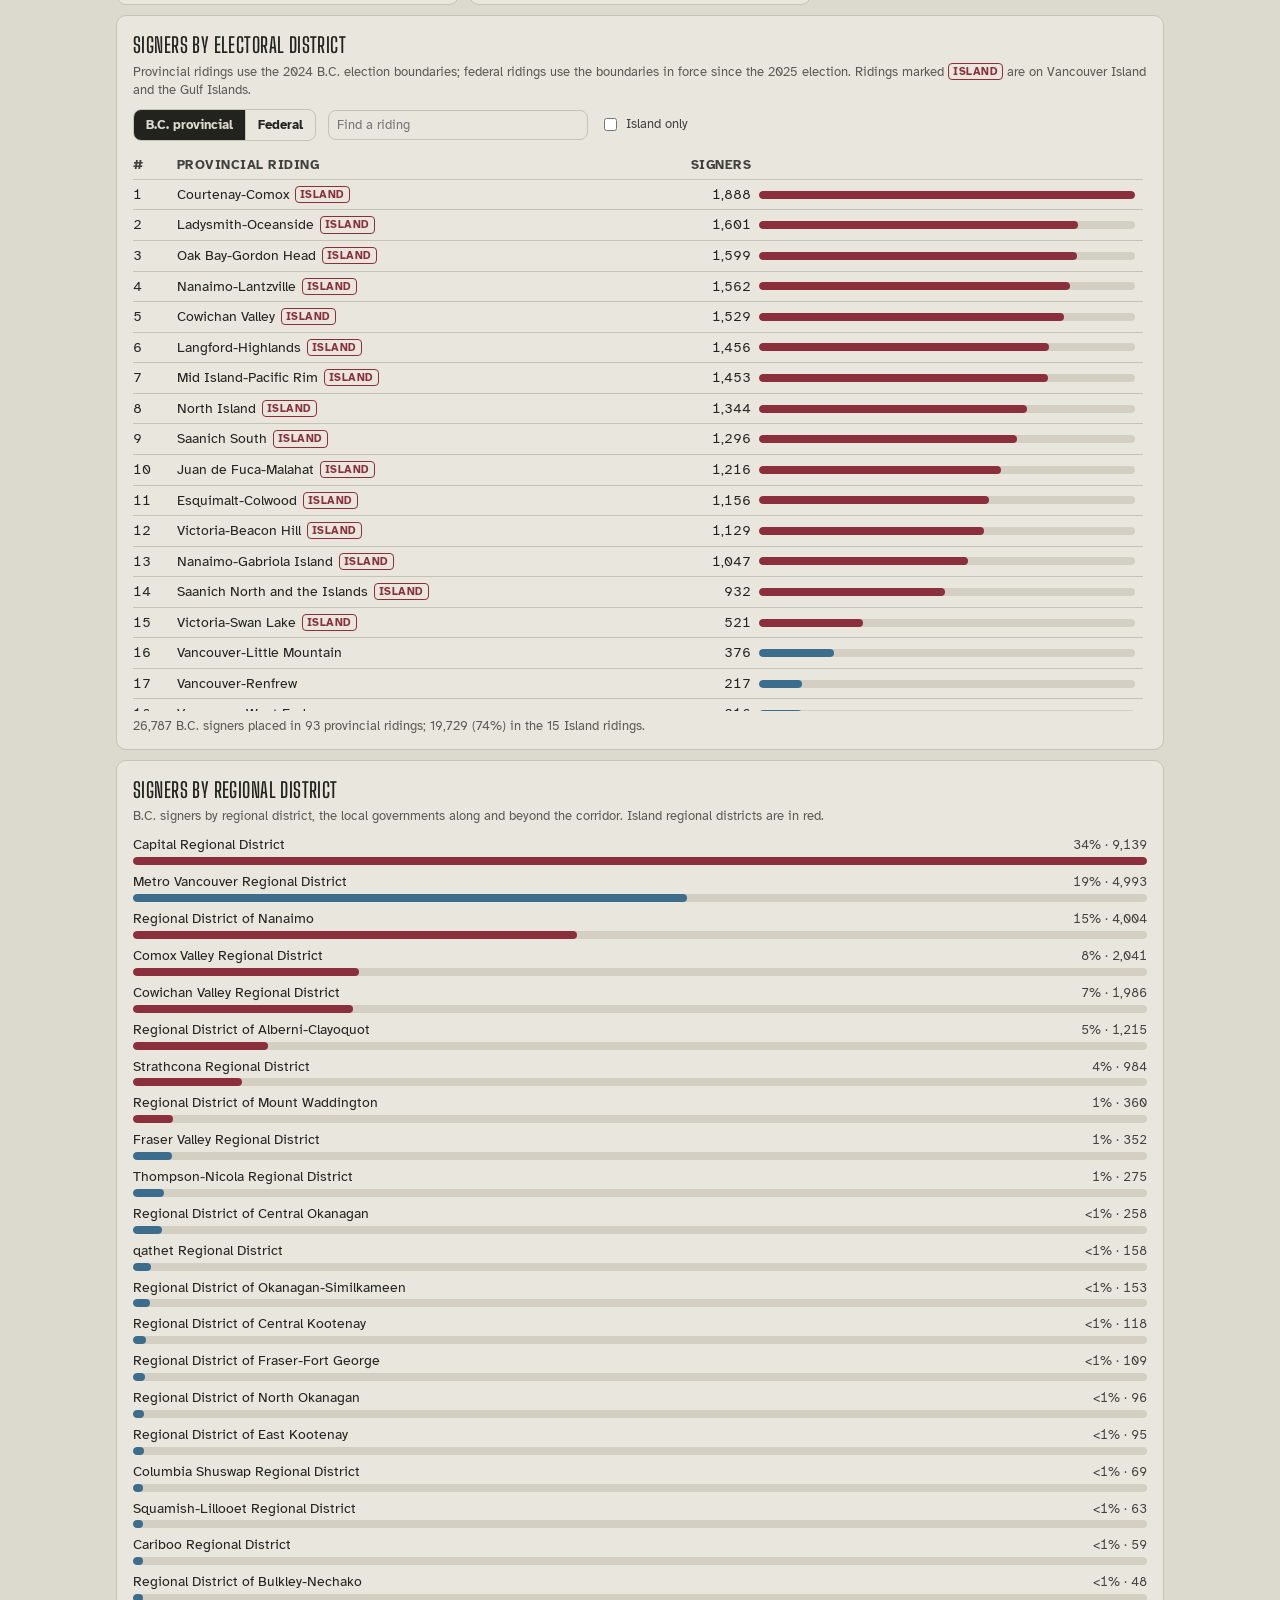
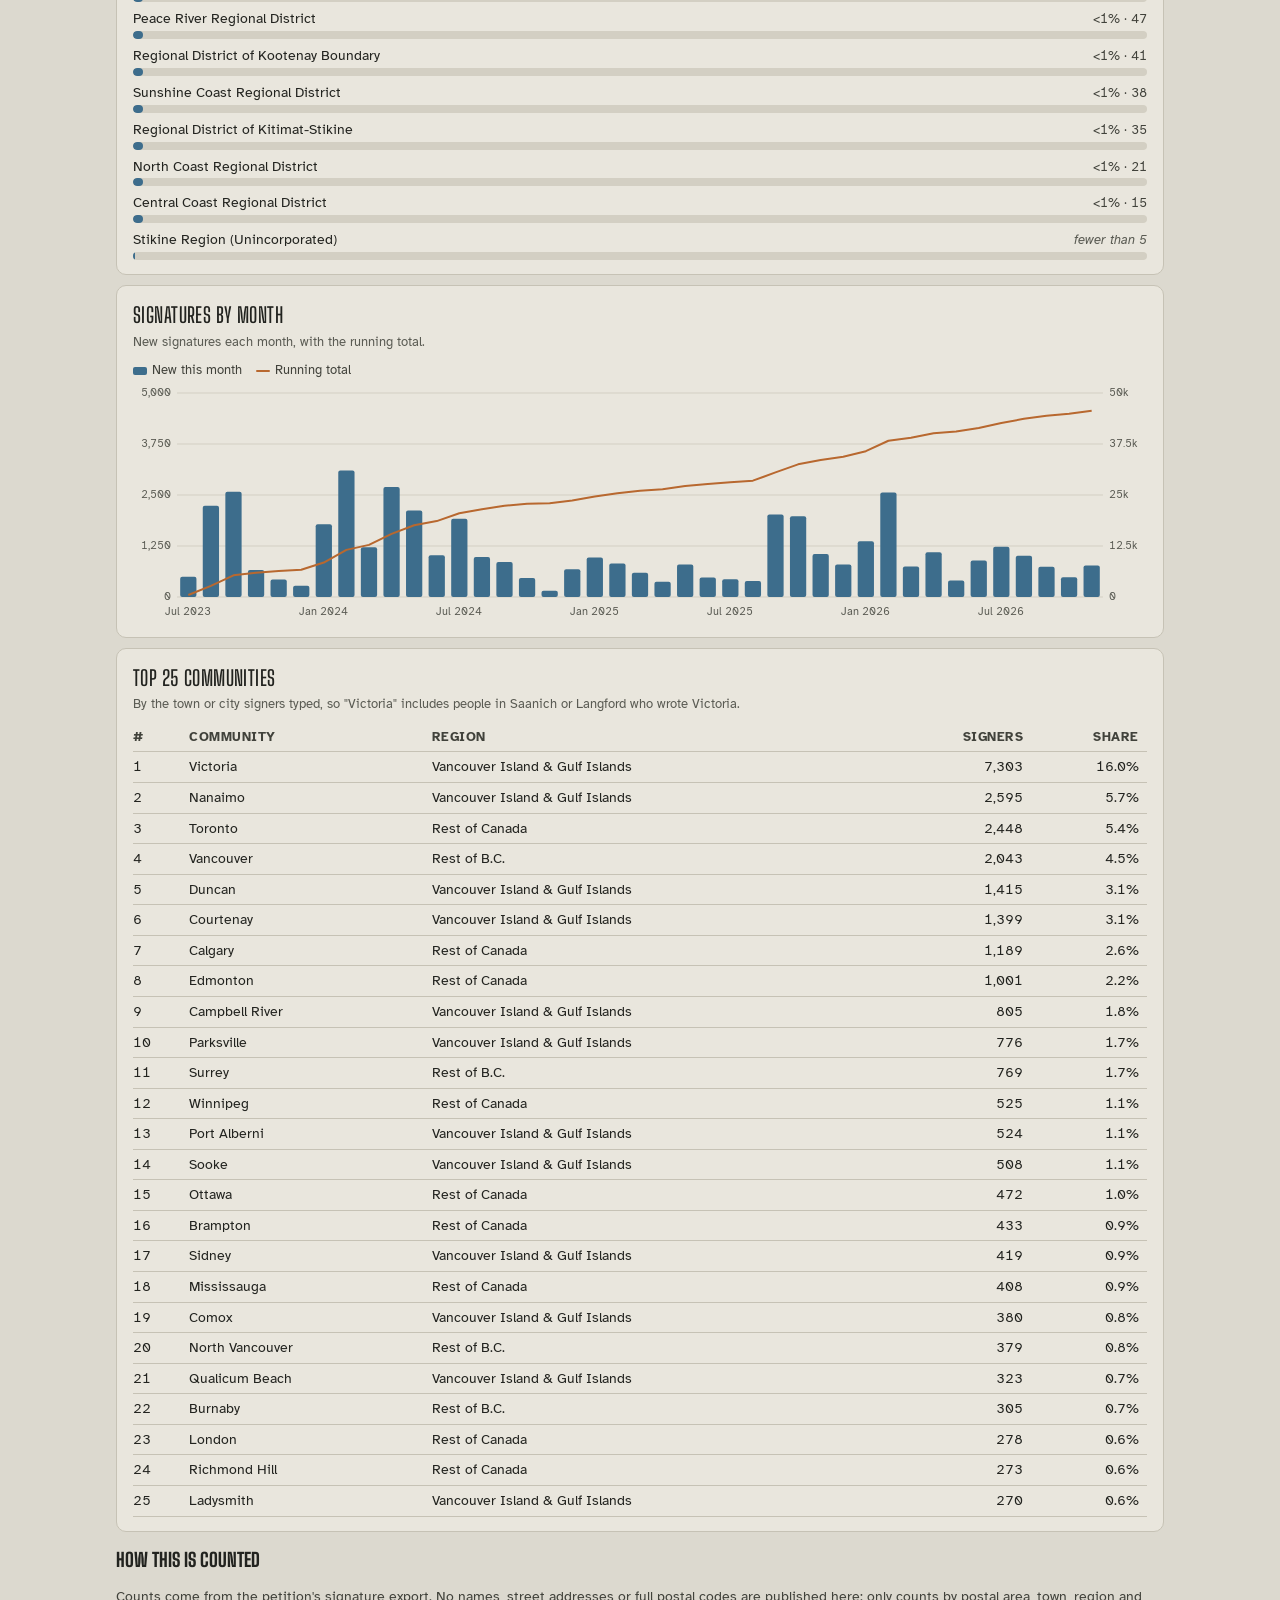
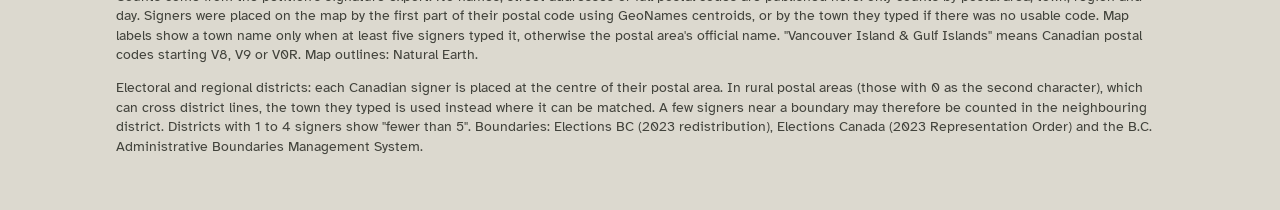
==== commit b86d45c6: "Petition page: signers by electoral and regional district Adds B.C. provincial ridings (2024 boundar" ====
--- a/petition/index.html
+++ b/petition/index.html
@@ -78,10 +78,24 @@
 table.tbl th{color:var(--ink2);font-size:12.5px;text-transform:uppercase;letter-spacing:.04em}
 table.tbl .r{text-align:right}
 .note{color:var(--muted);font-size:12.5px;margin:6px 0 0}
+.dtools{display:flex;flex-wrap:wrap;gap:8px 12px;align-items:center;margin-bottom:10px}
+.dtools .views{margin-bottom:0}
+.dtools select,.dtools input{font:600 13px var(--body);color:var(--ink);background:var(--panel);border:1px solid var(--line);border-radius:8px;padding:6px 8px}
+.dtools input{min-width:0;flex:1 1 160px;max-width:260px;font-weight:400}
+.dtools label{display:flex;align-items:center;gap:6px;font-size:13px;color:var(--ink2)}
+.dtools label input{flex:none;min-width:0}
+.dlist{max-height:560px;overflow-y:auto;padding-right:4px}
+html.embed .dlist{max-height:none}
+.dlist table.tbl td.bar-c{width:38%;min-width:90px}
+.dlist .tr{height:8px;background:var(--track);border-radius:4px;overflow:hidden}
+.dlist .fill{height:100%;background:var(--s1);border-radius:4px;min-width:2px}
+.dlist tr.isl .fill{background:var(--accent)}
+.tag{display:inline-block;font-size:10.5px;font-weight:700;text-transform:uppercase;letter-spacing:.05em;color:var(--accent);border:1px solid currentColor;border-radius:4px;padding:0 4px;margin-left:6px;vertical-align:1px}
+.few{color:var(--muted);font-style:italic}
 .about{margin-top:14px;color:var(--ink2);font-size:13.5px}
 .about h2{font-family:var(--display);font-size:19px;text-transform:uppercase;margin:0 0 4px;color:var(--ink)}
 .status{color:var(--muted);font-size:13px;margin:8px 0}
-@media (max-width:600px){h1{font-size:28px}.tile .v{font-size:34px}}
+@media (max-width:600px){h1{font-size:28px}.tile .v{font-size:34px}.dlist .bar-c,.dlist th:last-child{display:none}}
 </style>
 </head>
 <body>
@@ -106,6 +120,19 @@
     <p class="note" id="unlocated"></p></section>
   <section class="card"><h2>Signers by region</h2><p class="cap">Vancouver Island includes the Gulf Islands.</p><div class="bars" id="b-region"></div></section>
   <section class="card"><h2>Canadian signers by province</h2><p class="cap">From the postal code where one was given.</p><div class="bars" id="b-prov"></div></section>
+  <section class="card wide" id="ridings"><h2>Signers by electoral district</h2>
+    <p class="cap">Provincial ridings use the 2024 B.C. election boundaries; federal ridings use the boundaries in force since the 2025 election. Ridings marked <span class="tag" style="margin:0">Island</span> are on Vancouver Island and the Gulf Islands.</p>
+    <div class="dtools">
+      <div class="views" role="group" aria-label="Level of government"><button type="button" data-lv="bc" aria-pressed="true">B.C. provincial</button><button type="button" data-lv="fed" aria-pressed="false">Federal</button></div>
+      <select id="d-prov" aria-label="Province" hidden></select>
+      <input type="search" id="d-q" placeholder="Find a riding" aria-label="Find a riding">
+      <label><input type="checkbox" id="d-isl"> Island only</label>
+    </div>
+    <div class="dlist"><table class="tbl" id="t-ridings"></table></div>
+    <p class="note" id="d-note"></p></section>
+  <section class="card wide" id="regional-districts"><h2>Signers by regional district</h2>
+    <p class="cap">B.C. signers by regional district, the local governments along and beyond the corridor. Island regional districts are in red.</p>
+    <div class="bars" id="b-rd"></div></section>
   <section class="card wide"><h2>Signatures by month</h2><p class="cap">New signatures each month, with the running total.</p>
     <div class="legend"><span><i style="background:var(--s1)"></i>New this month</span><span><i style="background:var(--s2);height:2px"></i>Running total</span></div>
     <div class="chart" id="c-month"></div></section>
@@ -113,7 +140,8 @@
     <div style="overflow-x:auto"><table class="tbl" id="t-comm"></table></div></section>
 </div>
 <section class="about"><h2>How this is counted</h2>
-<p>Counts come from the petition's signature export. No names, street addresses or full postal codes are published here: only counts by postal area, town, region and day. Signers were placed on the map by the first part of their postal code using GeoNames centroids, or by the town they typed if there was no usable code. Map labels show a town name only when at least five signers typed it, otherwise the postal area's official name. "Vancouver Island &amp; Gulf Islands" means Canadian postal codes starting V8, V9 or V0R. Map outlines: Natural Earth.</p></section>
+<p>Counts come from the petition's signature export. No names, street addresses or full postal codes are published here: only counts by postal area, town, region and day. Signers were placed on the map by the first part of their postal code using GeoNames centroids, or by the town they typed if there was no usable code. Map labels show a town name only when at least five signers typed it, otherwise the postal area's official name. "Vancouver Island &amp; Gulf Islands" means Canadian postal codes starting V8, V9 or V0R. Map outlines: Natural Earth.</p>
+<p>Electoral and regional districts: each Canadian signer is placed at the centre of their postal area. In rural postal areas (those with 0 as the second character), which can cross district lines, the town they typed is used instead where it can be matched. A few signers near a boundary may therefore be counted in the neighbouring district. Districts with 1 to 4 signers show "fewer than 5". Boundaries: Elections BC (2023 redistribution), Elections Canada (2023 Representation Order) and the B.C. Administrative Boundaries Management System.</p></section>
 </div>
 <div class="tip" id="tip" hidden></div>
 <script>
@@ -121,7 +149,7 @@
 const NS='http://www.w3.org/2000/svg';
 const el=(t,a,p)=>{const e=document.createElementNS(NS,t);for(const k in a)e.setAttribute(k,a[k]);if(p)p.appendChild(e);return e;};
 const fmt=n=>Math.round(n).toLocaleString('en-CA');
-const pc=(n,d,dp=0)=>d?(n/d*100).toFixed(dp)+'%':'–';
+const pc=(n,d,dp=0)=>{if(!d)return'–';const v=n/d*100;return v>0&&v<Math.pow(10,-dp)?'<'+Math.pow(10,-dp)+'%':v.toFixed(dp)+'%';};
 const esc=s=>String(s).replace(/[&<>"]/g,c=>({'&':'&amp;','<':'&lt;','>':'&gt;','"':'&quot;'}[c]));
 const dlong=d=>new Date(d+'T12:00:00Z').toLocaleDateString('en-CA',{month:'long',day:'numeric',year:'numeric',timeZone:'UTC'});
 const mlong=m=>new Date(m+'-15T12:00:00Z').toLocaleDateString('en-CA',{month:'long',year:'numeric',timeZone:'UTC'});
@@ -193,6 +221,35 @@
     cross.setAttribute('x1',xc(i));cross.setAttribute('x2',xc(i));cross.setAttribute('visibility','visible');
     showTip(e,`<div><b>${mlong(d.k)}</b></div><div>${fmt(d.n)} new signatures</div><div class="m">${fmt(d.c)} in total so far</div>`);});
   hit.addEventListener('pointerleave',()=>{cross.setAttribute('visibility','hidden');hideTip();});}
+
+/* ---------- electoral and regional districts ---------- */
+let LV='bc';
+const PROVS=['B.C.','Alta.','Sask.','Man.','Ont.','Que.','N.B.','N.S.','P.E.I.','N.L.','Y.T.','N.W.T.','Nvt.'];
+function districts(){const X=D.districts;if(!X)return;
+  const sel=$('d-prov');if(!sel.options.length){sel.innerHTML='<option value="">All provinces</option>'+PROVS.map(p=>`<option${p==='B.C.'?' selected':''}>${p}</option>`).join('');}
+  sel.hidden=LV!=='fed';
+  const q=$('d-q').value.trim().toLowerCase(),isl=$('d-isl').checked;
+  let rows=LV==='bc'?X.bc_ridings.map(r=>({name:r[0],n:r[1],isl:r[2],prov:'B.C.'})):X.fed_ridings.map(r=>({name:r[0],prov:r[1],n:r[2],isl:r[3]}));
+  const all=rows;
+  if(LV==='fed'&&sel.value)rows=rows.filter(r=>r.prov===sel.value);
+  if(isl)rows=rows.filter(r=>r.isl);
+  if(q)rows=rows.filter(r=>r.name.toLowerCase().includes(q));
+  const max=Math.max(1,...all.map(r=>r.n||0));
+  const rank=new Map(all.map((r,i)=>[r.name,i+1]));
+  $('t-ridings').innerHTML=`<tr><th>#</th><th>${LV==='bc'?'Provincial riding':'Federal riding'}</th>${LV==='fed'&&!sel.value?'<th>Prov.</th>':''}<th class="r">Signers</th><th></th></tr>`
+    +(rows.length?rows.map(r=>`<tr class="${r.isl?'isl':''}"><td>${r.n==null?'':rank.get(r.name)}</td><td>${esc(r.name)}${r.isl?'<span class="tag">Island</span>':''}</td>${LV==='fed'&&!sel.value?`<td>${esc(r.prov)}</td>`:''}<td class="r">${r.n==null?'<span class="few">fewer than 5</span>':fmt(r.n)}</td><td class="bar-c"><div class="tr"><div class="fill" style="width:${r.n?Math.max(1,r.n/max*100):0}%"></div></div></td></tr>`).join('')
+      :'<tr><td colspan="5" class="few">No ridings match.</td></tr>');
+  const placed=all.reduce((a,r)=>a+(r.n||0),0),isln=all.filter(r=>r.isl).reduce((a,r)=>a+(r.n||0),0);
+  $('d-note').textContent=LV==='bc'
+    ?`${fmt(placed)} B.C. signers placed in ${all.length} provincial ridings; ${fmt(isln)} (${pc(isln,placed)}) in the ${all.filter(r=>r.isl).length} Island ridings.`
+    :`${fmt(placed)} Canadian signers placed in ${all.length} federal ridings; ${fmt(isln)} (${pc(isln,placed)}) in the ${all.filter(r=>r.isl).length} Island ridings.`;
+  postHeight();}
+function regionalDistricts(){const X=D.districts;if(!X)return;const box=$('b-rd');box.innerHTML='';
+  const rows=X.regional_districts,tot=rows.reduce((a,r)=>a+(r[1]||0),0),max=Math.max(1,...rows.map(r=>r[1]||0));
+  for(const [name,n,isl] of rows){const r=document.createElement('div');r.className='bar'+(isl?' hl':'');
+    r.innerHTML=`<span class="lbl" title="${esc(name)}">${esc(name)}</span><span class="num">${n==null?'<span class="few">fewer than 5</span>':`${pc(n,tot)} · ${fmt(n)}`}</span><div class="tr"><div class="fill" style="width:${n?Math.max(1,n/max*100):0}%"></div></div>`;box.appendChild(r);}}
+document.querySelectorAll('[data-lv]').forEach(b=>b.onclick=()=>{LV=b.dataset.lv;document.querySelectorAll('[data-lv]').forEach(x=>x.setAttribute('aria-pressed',String(x===b)));D&&districts();});
+['d-q','d-isl','d-prov'].forEach(id=>$(id).addEventListener('input',()=>D&&districts()));
 
 /* ---------- communities ---------- */
 function communities(total){const rows=D.communities.slice().sort((a,b)=>b[2]-a[2]).slice(0,25);
@@ -244,13 +301,13 @@
   const up=e=>{ptrs.delete(e.pointerId);if(!ptrs.size){drag=null;MAP&&MAP.svg.classList.remove('drag');}};
   box.addEventListener('pointerup',up);box.addEventListener('pointercancel',up);
   $('zin').onclick=()=>MAP&&zoomAt(1.6,MAP.W/2,MAP.H/2);$('zout').onclick=()=>MAP&&zoomAt(1/1.6,MAP.W/2,MAP.H/2);
-  document.querySelectorAll('.views button').forEach(b=>b.onclick=()=>{VIEW=b.dataset.v;document.querySelectorAll('.views button').forEach(x=>x.setAttribute('aria-pressed',String(x===b)));drawMap();postHeight();});})();
+  document.querySelectorAll('.views button[data-v]').forEach(b=>b.onclick=()=>{VIEW=b.dataset.v;document.querySelectorAll('.views button[data-v]').forEach(x=>x.setAttribute('aria-pressed',String(x===b)));drawMap();postHeight();});})();
 
 /* ---------- embedding: tell the parent page our height ---------- */
 function postHeight(){if(window.parent!==window)window.parent.postMessage({type:'rir-petition-height',height:document.documentElement.scrollHeight},'*');}
 if(window.ResizeObserver)new ResizeObserver(postHeight).observe(document.body);
 
-function render(){const total=summary();regionBars(total);monthly();communities(total);drawMap();postHeight();}
+function render(){const total=summary();regionBars(total);districts();regionalDistricts();monthly();communities(total);drawMap();postHeight();}
 let rz,lastW=0;window.addEventListener('resize',()=>{clearTimeout(rz);rz=setTimeout(()=>{if(D&&window.innerWidth!==lastW){lastW=window.innerWidth;monthly();drawMap();}},200);});
 fetch('data.json').then(r=>{if(!r.ok)throw new Error('HTTP '+r.status);return r.json();}).then(d=>{D=d;lastW=window.innerWidth;render();})
   .catch(e=>{$('lede').textContent='The petition statistics could not be loaded right now ('+e.message+').';});
